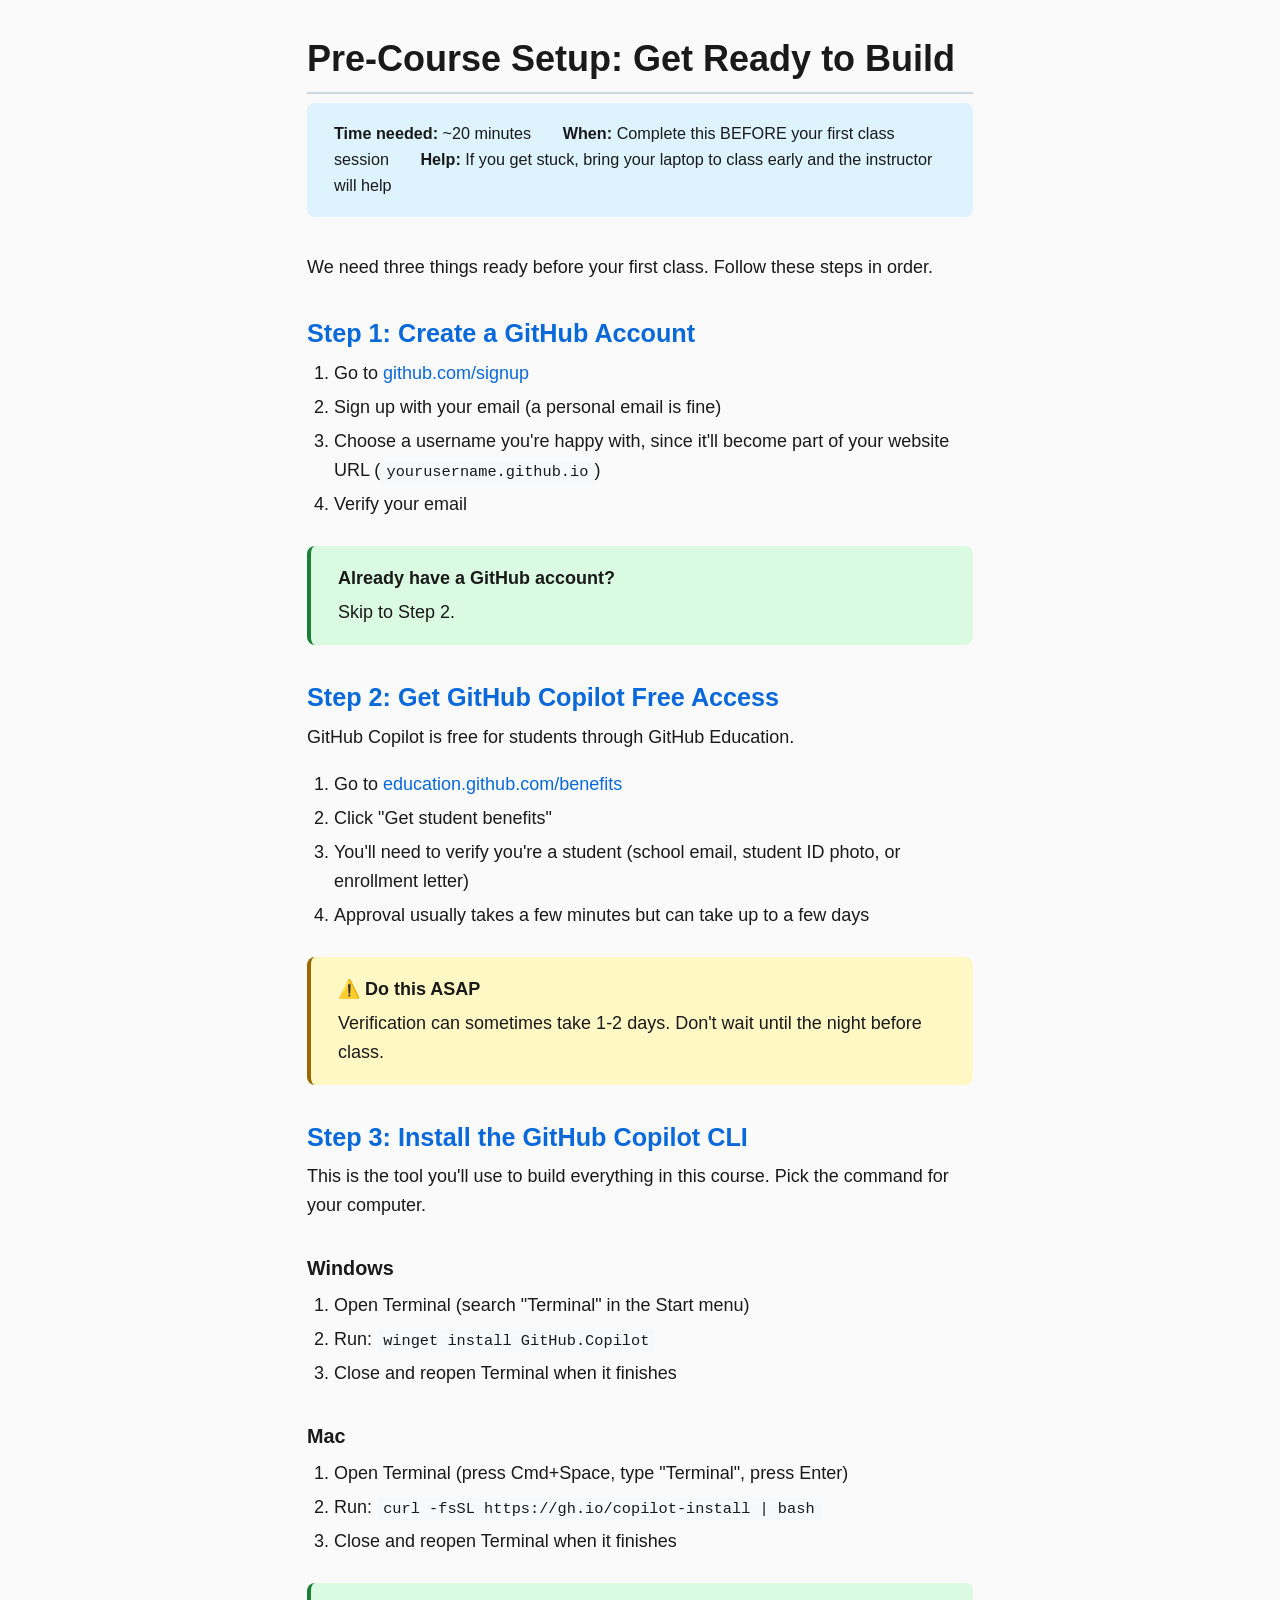
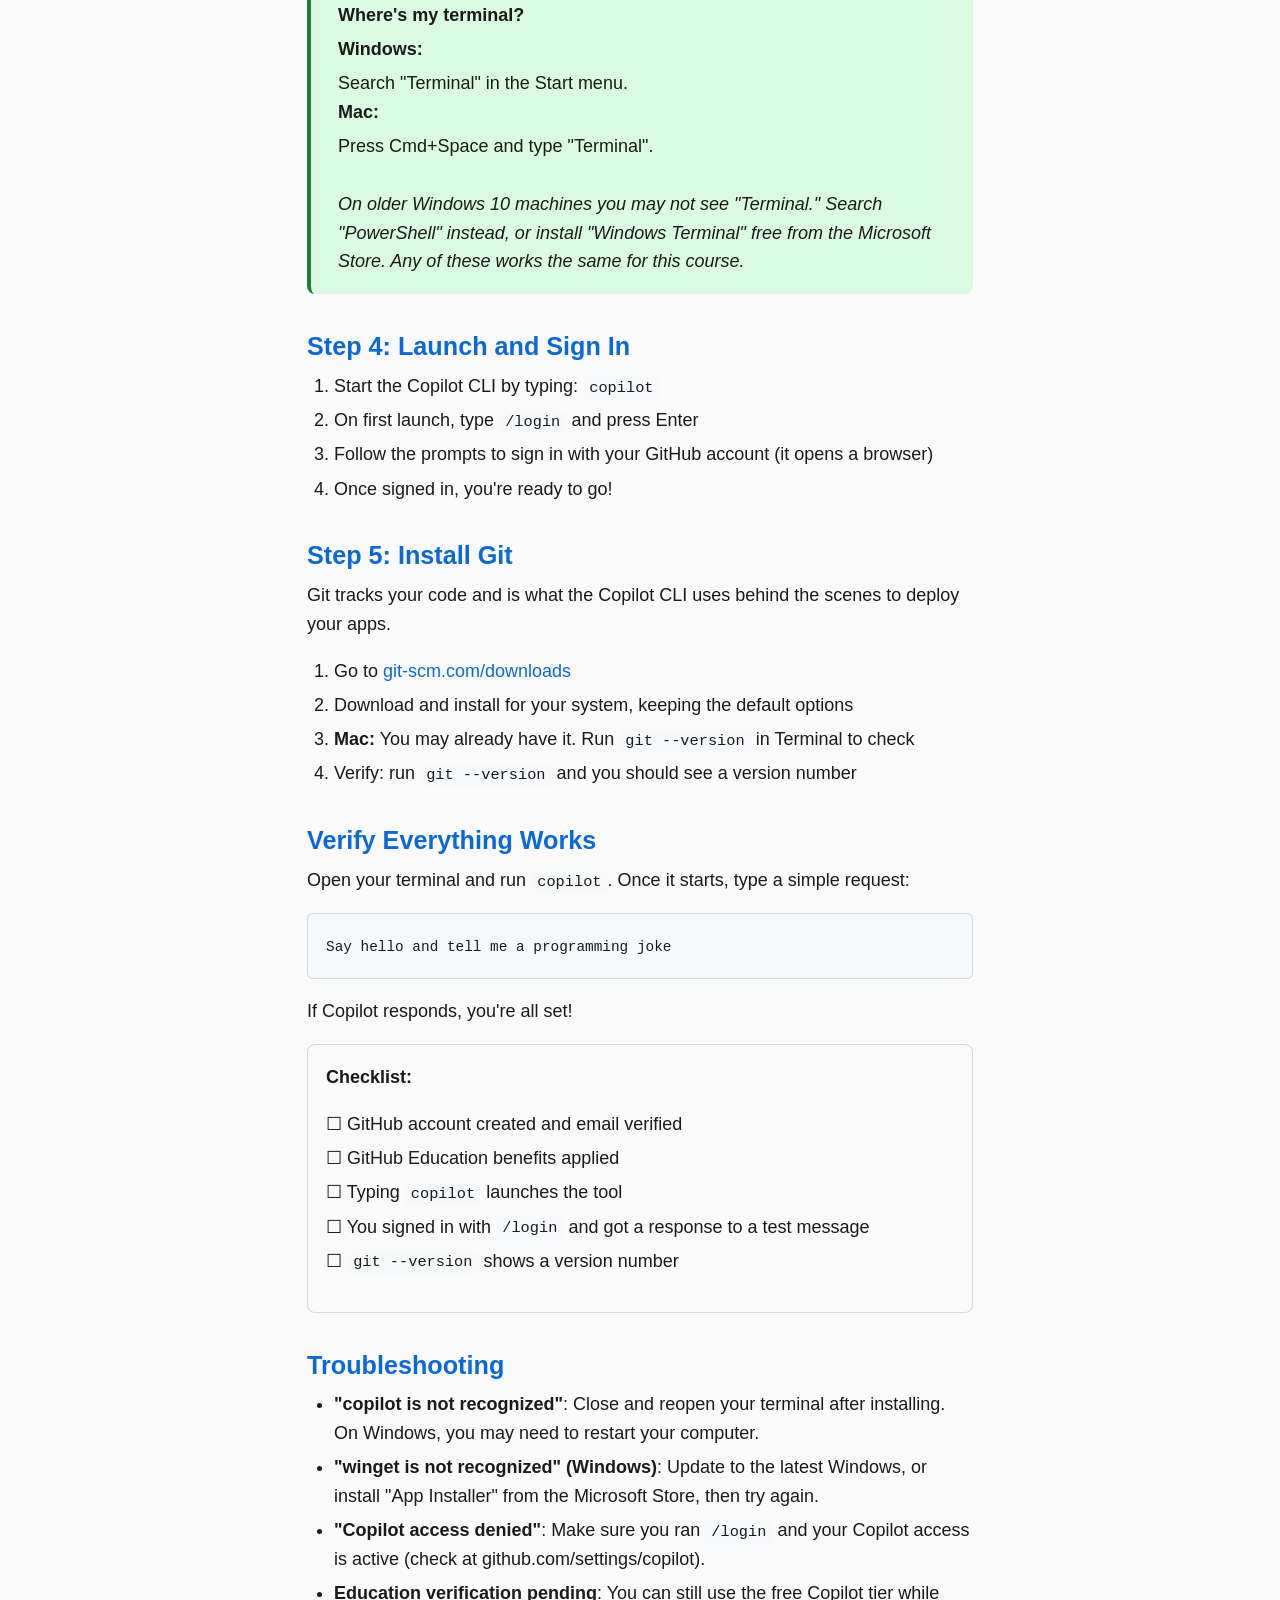
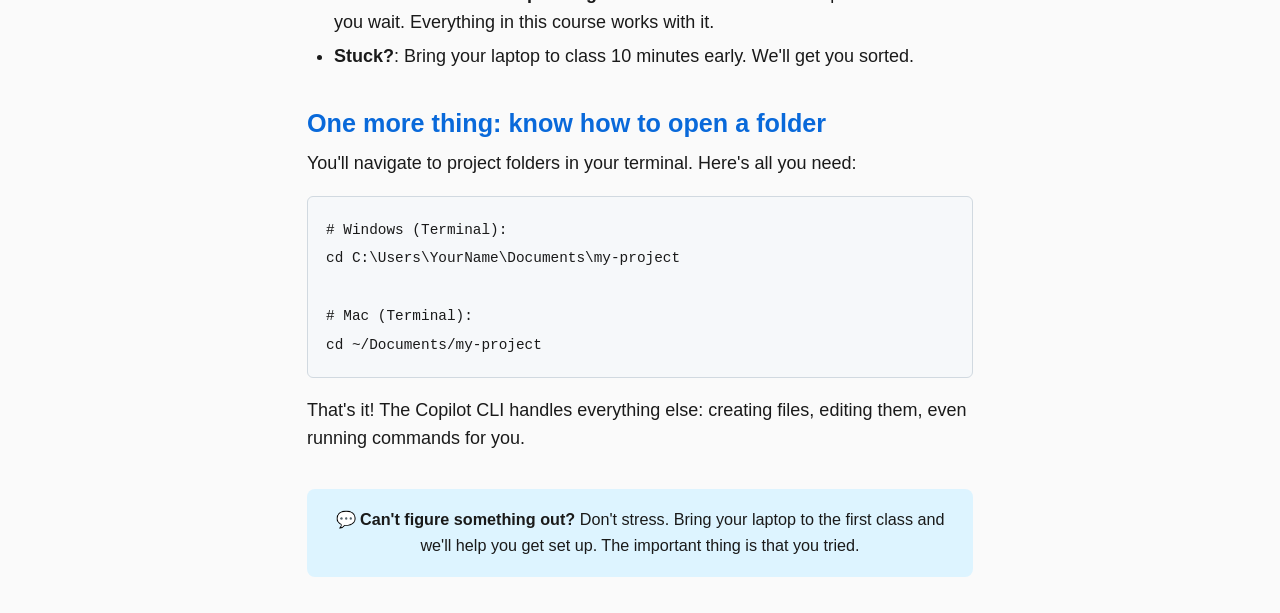
==== lessons/0000-pre-course-setup.html @ b81f5797 "Add course site: 9-week Copilot app-building curriculum Publishes the static student-facing course s" ====
<!DOCTYPE html>
<html lang="en">
<head>
  <meta charset="UTF-8">
  <meta name="viewport" content="width=device-width, initial-scale=1.0">
  <title>Pre-Course Setup: Get Ready to Build</title>
  <link rel="stylesheet" href="../assets/style.css">
</head>
<body>

<h1>Pre-Course Setup: Get Ready to Build</h1>

<dl class="lesson-meta">
  <dt>Time needed:</dt><dd>~20 minutes</dd>
  <dt>When:</dt><dd>Complete this BEFORE your first class session</dd>
  <dt>Help:</dt><dd>If you get stuck, bring your laptop to class early and the instructor will help</dd>
</dl>

<p>We need three things ready before your first class. Follow these steps in order.</p>

<h2>Step 1: Create a GitHub Account</h2>
<ol>
  <li>Go to <a href="https://github.com/signup">github.com/signup</a></li>
  <li>Sign up with your email (a personal email is fine)</li>
  <li>Choose a username you're happy with, since it'll become part of your website URL (<code>yourusername.github.io</code>)</li>
  <li>Verify your email</li>
</ol>

<div class="callout callout-tip">
  <strong>Already have a GitHub account?</strong> Skip to Step 2.
</div>

<h2>Step 2: Get GitHub Copilot Free Access</h2>
<p>GitHub Copilot is free for students through GitHub Education.</p>
<ol>
  <li>Go to <a href="https://education.github.com/benefits">education.github.com/benefits</a></li>
  <li>Click "Get student benefits"</li>
  <li>You'll need to verify you're a student (school email, student ID photo, or enrollment letter)</li>
  <li>Approval usually takes a few minutes but can take up to a few days</li>
</ol>

<div class="callout callout-warning">
  <strong>⚠️ Do this ASAP</strong>
  Verification can sometimes take 1-2 days. Don't wait until the night before class.
</div>

<h2>Step 3: Install the GitHub Copilot CLI</h2>
<p>This is the tool you'll use to build everything in this course. Pick the command for your computer.</p>

<h3>Windows</h3>
<ol>
  <li>Open Terminal (search "Terminal" in the Start menu)</li>
  <li>Run: <code>winget install GitHub.Copilot</code></li>
  <li>Close and reopen Terminal when it finishes</li>
</ol>

<h3>Mac</h3>
<ol>
  <li>Open Terminal (press Cmd+Space, type "Terminal", press Enter)</li>
  <li>Run: <code>curl -fsSL https://gh.io/copilot-install | bash</code></li>
  <li>Close and reopen Terminal when it finishes</li>
</ol>

<div class="callout callout-tip">
  <strong>Where's my terminal?</strong>
  <strong>Windows:</strong> Search "Terminal" in the Start menu. &nbsp; <strong>Mac:</strong> Press Cmd+Space and type "Terminal".
  <br><br>
  <em>On older Windows 10 machines you may not see "Terminal." Search "PowerShell" instead, or install "Windows Terminal" free from the Microsoft Store. Any of these works the same for this course.</em>
</div>

<h2>Step 4: Launch and Sign In</h2>
<ol>
  <li>Start the Copilot CLI by typing: <code>copilot</code></li>
  <li>On first launch, type <code>/login</code> and press Enter</li>
  <li>Follow the prompts to sign in with your GitHub account (it opens a browser)</li>
  <li>Once signed in, you're ready to go!</li>
</ol>

<h2>Step 5: Install Git</h2>
<p>Git tracks your code and is what the Copilot CLI uses behind the scenes to deploy your apps.</p>
<ol>
  <li>Go to <a href="https://git-scm.com/downloads">git-scm.com/downloads</a></li>
  <li>Download and install for your system, keeping the default options</li>
  <li><strong>Mac:</strong> You may already have it. Run <code>git --version</code> in Terminal to check</li>
  <li>Verify: run <code>git --version</code> and you should see a version number</li>
</ol>

<h2>Verify Everything Works</h2>

<p>Open your terminal and run <code>copilot</code>. Once it starts, type a simple request:</p>

<pre><code>Say hello and tell me a programming joke</code></pre>

<p>If Copilot responds, you're all set!</p>

<div style="margin:1rem 0; padding:1rem; border:1px solid var(--color-border); border-radius:8px;">
  <p><strong>Checklist:</strong></p>
  <ul style="list-style:none; margin-left:0;">
    <li>☐ GitHub account created and email verified</li>
    <li>☐ GitHub Education benefits applied</li>
    <li>☐ Typing <code>copilot</code> launches the tool</li>
    <li>☐ You signed in with <code>/login</code> and got a response to a test message</li>
    <li>☐ <code>git --version</code> shows a version number</li>
  </ul>
</div>

<h2>Troubleshooting</h2>
<ul>
  <li><strong>"copilot is not recognized"</strong>: Close and reopen your terminal after installing. On Windows, you may need to restart your computer.</li>
  <li><strong>"winget is not recognized" (Windows)</strong>: Update to the latest Windows, or install "App Installer" from the Microsoft Store, then try again.</li>
  <li><strong>"Copilot access denied"</strong>: Make sure you ran <code>/login</code> and your Copilot access is active (check at github.com/settings/copilot).</li>
  <li><strong>Education verification pending</strong>: You can still use the free Copilot tier while you wait. Everything in this course works with it.</li>
  <li><strong>Stuck?</strong>: Bring your laptop to class 10 minutes early. We'll get you sorted.</li>
</ul>

<h2>One more thing: know how to open a folder</h2>
<p>You'll navigate to project folders in your terminal. Here's all you need:</p>

<pre><code># Windows (Terminal):
cd C:\Users\YourName\Documents\my-project

# Mac (Terminal):
cd ~/Documents/my-project</code></pre>

<p>That's it! The Copilot CLI handles everything else: creating files, editing them, even running commands for you.</p>

<div class="ask-teacher">
  💬 <strong>Can't figure something out?</strong> Don't stress. Bring your laptop to the first class and we'll help you get set up. The important thing is that you tried.
</div>

</body>
</html>
---- assets/style.css ----
/* Copilot Curriculum: Shared Lesson Stylesheet */
/* Tufte-inspired: clean typography, readable, prints well */

:root {
  --color-bg: #fafafa;
  --color-text: #1a1a1a;
  --color-accent: #0969da;
  --color-accent-light: #ddf4ff;
  --color-muted: #57606a;
  --color-border: #d1d9e0;
  --color-success: #1a7f37;
  --color-warning: #9a6700;
  --color-code-bg: #f6f8fa;
  --font-body: -apple-system, BlinkMacSystemFont, "Segoe UI", Helvetica, Arial, sans-serif;
  --font-mono: "SFMono-Regular", Consolas, "Liberation Mono", Menlo, monospace;
  --max-width: 720px;
}

* { box-sizing: border-box; margin: 0; padding: 0; }

html {
  font-size: 18px;
  line-height: 1.6;
}

body {
  font-family: var(--font-body);
  color: var(--color-text);
  background: var(--color-bg);
  max-width: var(--max-width);
  margin: 2rem auto;
  padding: 0 1.5rem;
}

h1, h2, h3 {
  margin-top: 2rem;
  margin-bottom: 0.5rem;
  line-height: 1.3;
}

h1 { font-size: 2rem; border-bottom: 2px solid var(--color-border); padding-bottom: 0.5rem; }
h2 { font-size: 1.4rem; color: var(--color-accent); }
h3 { font-size: 1.1rem; }

p { margin-bottom: 1rem; }

a { color: var(--color-accent); text-decoration: none; }
a:hover { text-decoration: underline; }

code {
  font-family: var(--font-mono);
  font-size: 0.85rem;
  background: var(--color-code-bg);
  padding: 0.15em 0.4em;
  border-radius: 4px;
}

pre {
  background: var(--color-code-bg);
  border: 1px solid var(--color-border);
  border-radius: 6px;
  padding: 1rem;
  overflow-x: auto;
  margin: 1rem 0;
}

pre code {
  background: none;
  padding: 0;
  font-size: 0.8rem;
  line-height: 1.5;
}

blockquote {
  border-left: 3px solid var(--color-accent);
  padding-left: 1rem;
  margin: 1rem 0;
  color: var(--color-muted);
  font-style: italic;
}

ul, ol {
  margin: 0.5rem 0 1rem 1.5rem;
}

li { margin-bottom: 0.3rem; }

/* Lesson metadata header */
.lesson-meta {
  background: var(--color-accent-light);
  border-radius: 8px;
  padding: 1rem 1.5rem;
  margin-bottom: 2rem;
  font-size: 0.9rem;
}

.lesson-meta dt { font-weight: 600; display: inline; }
.lesson-meta dd { display: inline; margin-left: 0.25rem; margin-right: 1.5rem; }

/* Callout boxes */
.callout {
  border-radius: 8px;
  padding: 1rem 1.5rem;
  margin: 1.5rem 0;
}

.callout-tip {
  background: #dafbe1;
  border-left: 4px solid var(--color-success);
}

.callout-warning {
  background: #fff8c5;
  border-left: 4px solid var(--color-warning);
}

.callout-try {
  background: var(--color-accent-light);
  border-left: 4px solid var(--color-accent);
}

.callout strong {
  display: block;
  margin-bottom: 0.3rem;
}

/* Quiz widget styles */
.quiz {
  margin: 1.5rem 0;
  border: 1px solid var(--color-border);
  border-radius: 8px;
  padding: 1.5rem;
}

.quiz-question {
  font-weight: 600;
  margin-bottom: 1rem;
}

.quiz-option {
  display: block;
  margin: 0.4rem 0;
  padding: 0.6rem 1rem;
  border: 1px solid var(--color-border);
  border-radius: 6px;
  cursor: pointer;
  transition: background 0.15s;
}

.quiz-option:hover { background: var(--color-accent-light); }
.quiz-option.correct { background: #dafbe1; border-color: var(--color-success); }
.quiz-option.incorrect { background: #ffebe9; border-color: #cf222e; }

.quiz-feedback {
  margin-top: 1rem;
  padding: 0.75rem;
  border-radius: 6px;
  display: none;
}

/* Navigation between lessons */
.lesson-nav {
  display: flex;
  justify-content: space-between;
  margin-top: 3rem;
  padding-top: 1.5rem;
  border-top: 1px solid var(--color-border);
  font-size: 0.9rem;
}

/* Footer reminder */
.ask-teacher {
  margin-top: 2rem;
  padding: 1rem;
  background: var(--color-accent-light);
  border-radius: 8px;
  text-align: center;
  font-size: 0.9rem;
}

/* Print styles */
@media print {
  body { max-width: 100%; margin: 0; font-size: 12pt; }
  .lesson-nav, .ask-teacher { display: none; }
  a { color: var(--color-text); }
  a[href]::after { content: " (" attr(href) ")"; font-size: 0.8em; color: var(--color-muted); }
}

/* Landing page (index.html) */
.course-hero {
  margin: 1rem 0 2rem;
}

.course-hero .tagline {
  font-size: 1.1rem;
  color: var(--color-muted);
}

.lesson-grid {
  list-style: none;
  margin: 1.5rem 0;
  padding: 0;
  display: grid;
  gap: 0.75rem;
}

.lesson-card {
  display: block;
  border: 1px solid var(--color-border);
  border-radius: 8px;
  padding: 1rem 1.25rem;
  background: #fff;
  transition: border-color 0.15s, box-shadow 0.15s;
}

.lesson-card:hover {
  text-decoration: none;
  border-color: var(--color-accent);
  box-shadow: 0 1px 4px rgba(9, 105, 218, 0.12);
}

.lesson-card .lesson-week {
  display: inline-block;
  font-size: 0.75rem;
  font-weight: 600;
  text-transform: uppercase;
  letter-spacing: 0.04em;
  color: var(--color-accent);
  margin-bottom: 0.25rem;
}

.lesson-card .lesson-title {
  font-weight: 600;
  color: var(--color-text);
  margin-bottom: 0.25rem;
}

.lesson-card .lesson-desc {
  font-size: 0.85rem;
  color: var(--color-muted);
}

.setup-card {
  border-left: 4px solid var(--color-success);
  background: #dafbe1;
}

.reference-links {
  list-style: none;
  padding: 0;
  margin: 1rem 0;
  display: flex;
  gap: 1rem;
  flex-wrap: wrap;
}

.reference-links a {
  border: 1px solid var(--color-border);
  border-radius: 6px;
  padding: 0.5rem 1rem;
  font-size: 0.9rem;
}
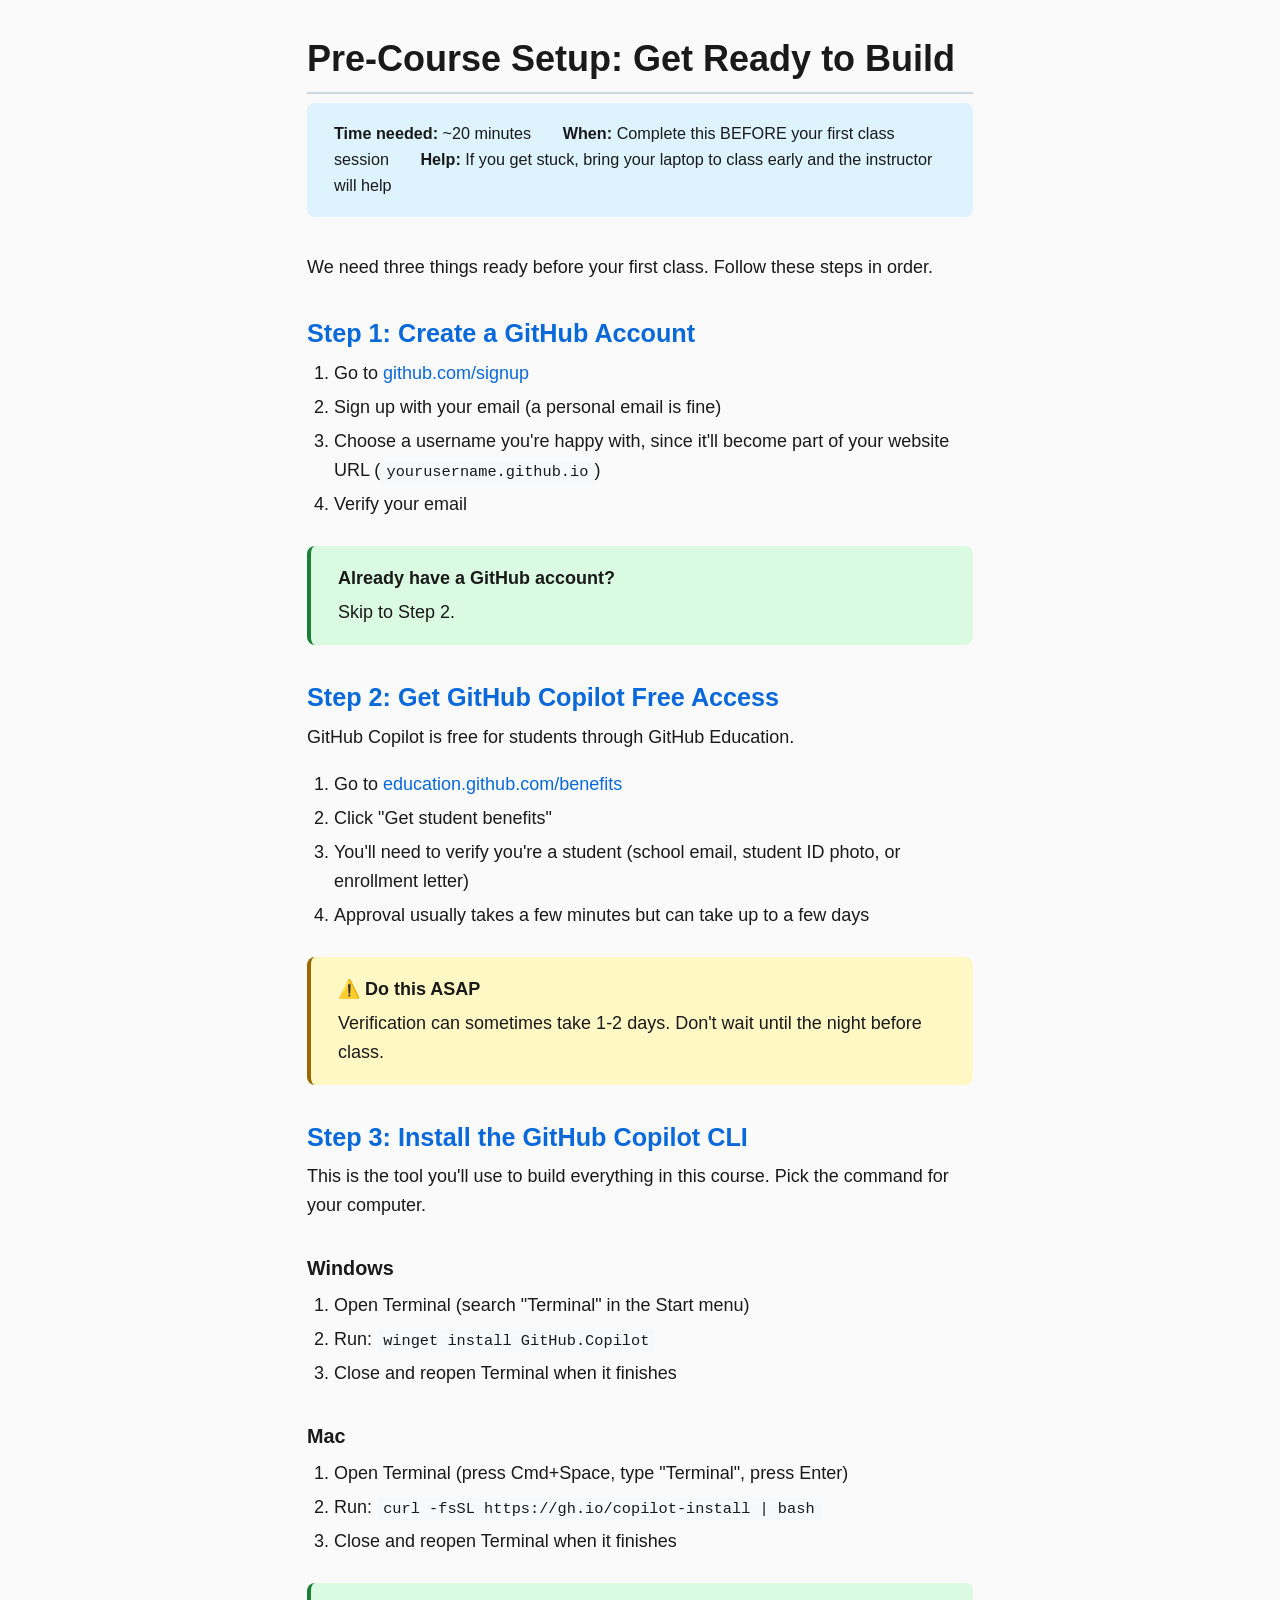
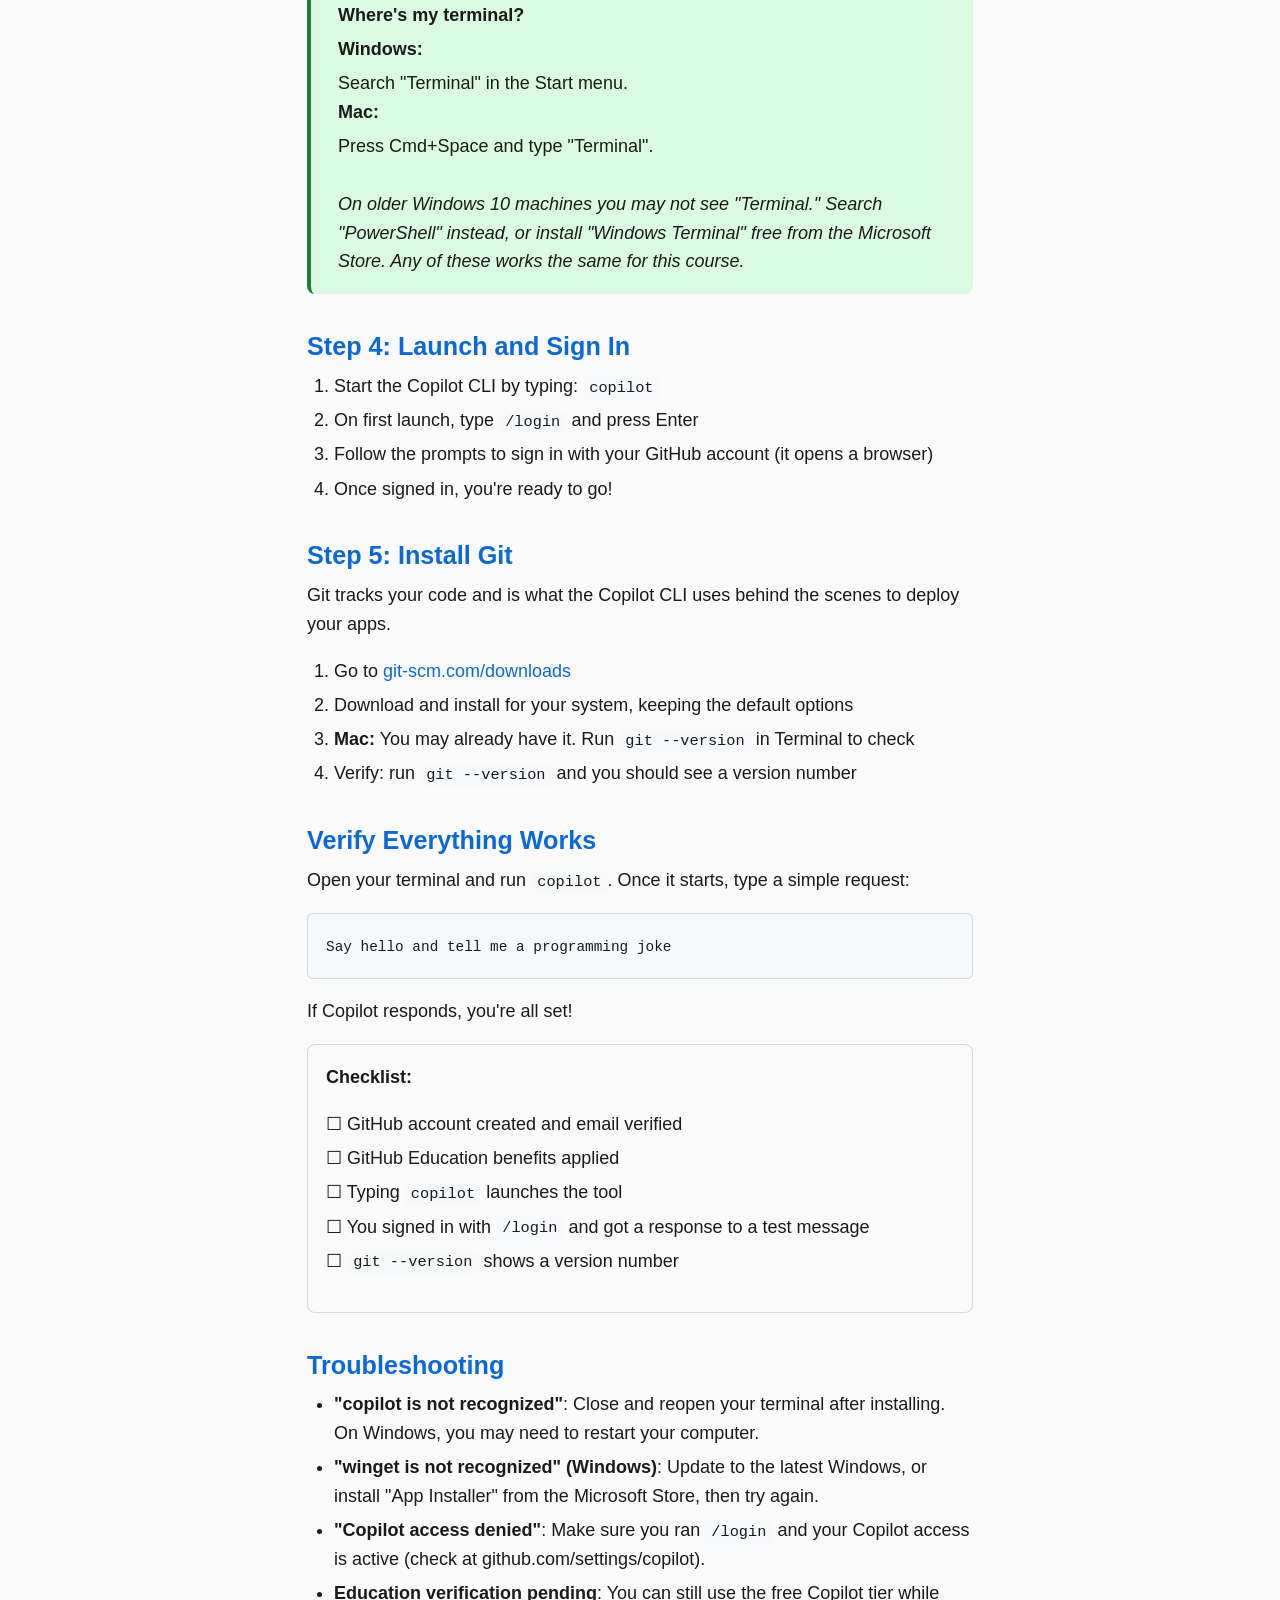
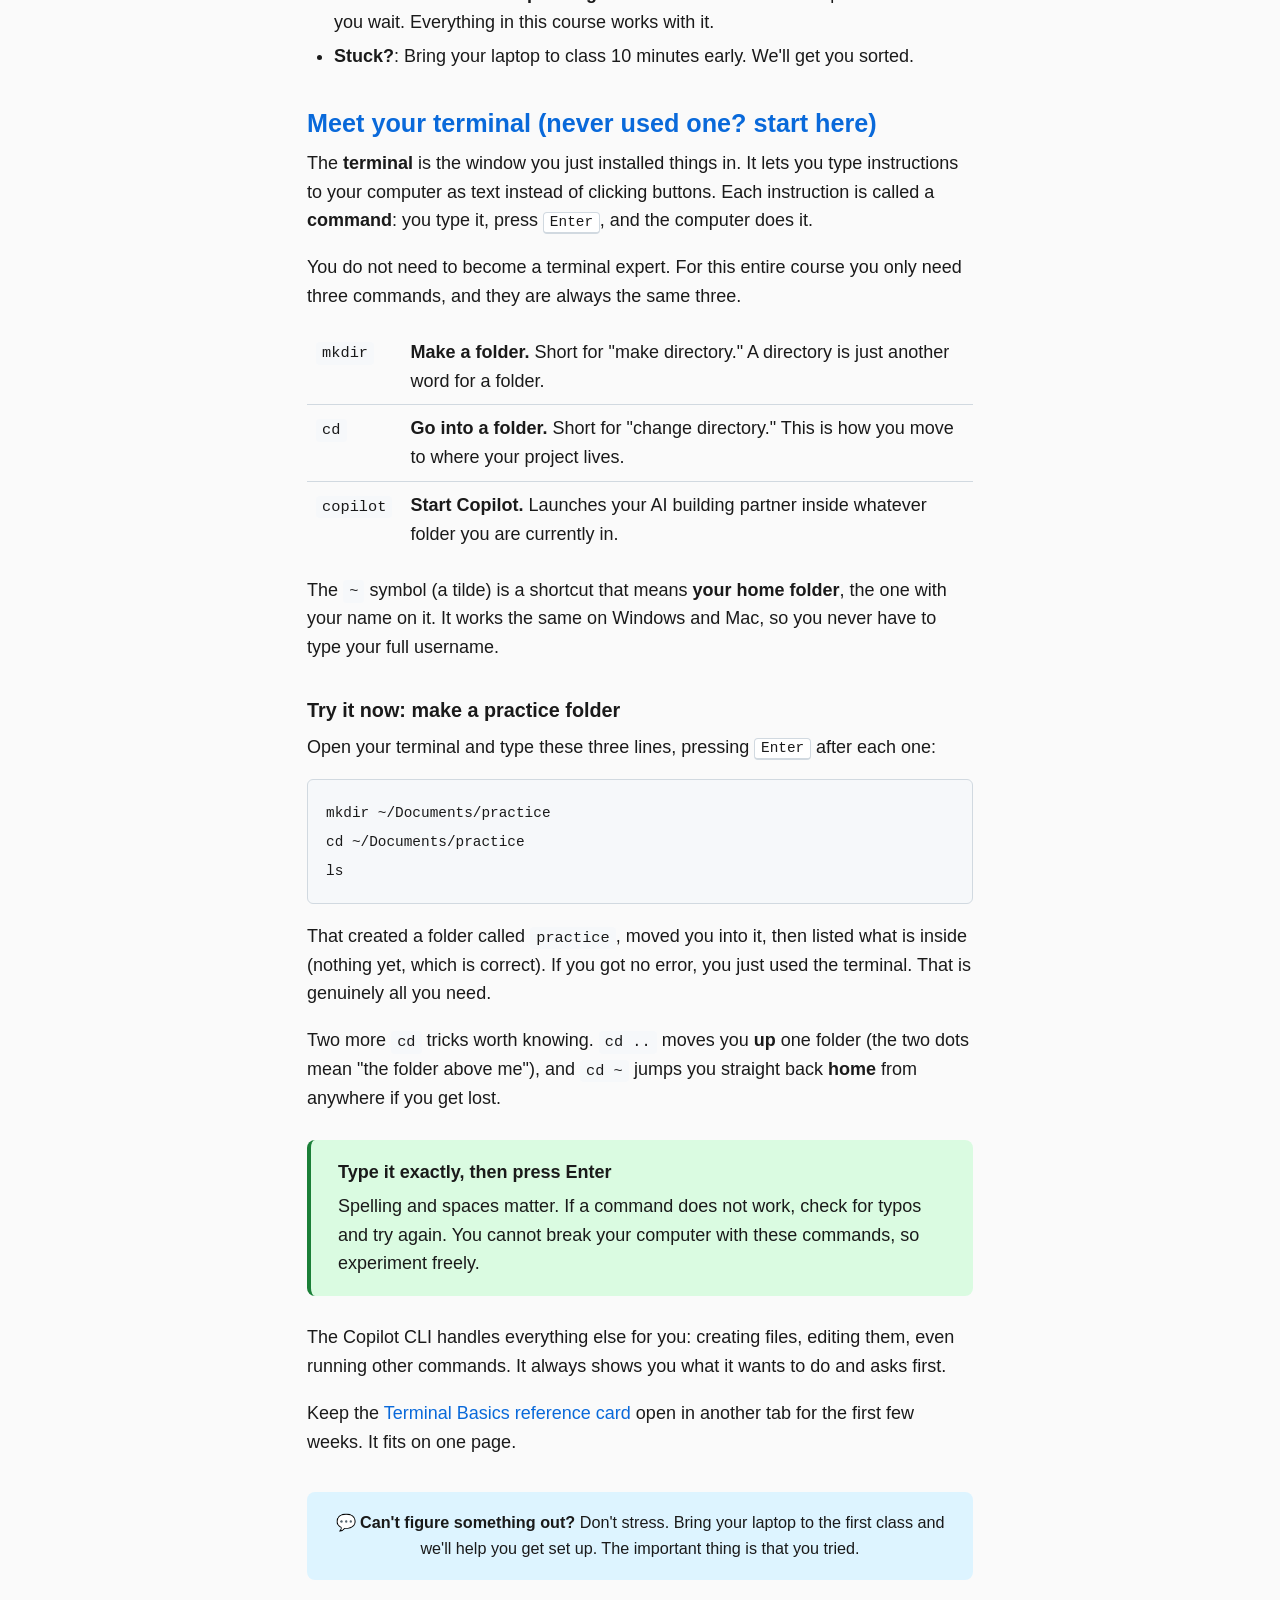
==== commit 2ff605d9: "Add terminal basics for zero-experience students Teaches what a terminal and command are, the cd/mkd" ====
--- a/lessons/0000-pre-course-setup.html
+++ b/lessons/0000-pre-course-setup.html
@@ -113,16 +113,47 @@
   <li><strong>Stuck?</strong>: Bring your laptop to class 10 minutes early. We'll get you sorted.</li>
 </ul>
 
-<h2>One more thing: know how to open a folder</h2>
-<p>You'll navigate to project folders in your terminal. Here's all you need:</p>
+<h2>Meet your terminal (never used one? start here)</h2>
+<p>The <strong>terminal</strong> is the window you just installed things in. It lets you type instructions to your computer as text instead of clicking buttons. Each instruction is called a <strong>command</strong>: you type it, press <kbd>Enter</kbd>, and the computer does it.</p>
 
-<pre><code># Windows (Terminal):
-cd C:\Users\YourName\Documents\my-project
+<p>You do not need to become a terminal expert. For this entire course you only need three commands, and they are always the same three.</p>
 
-# Mac (Terminal):
-cd ~/Documents/my-project</code></pre>
+<table style="width:100%; border-collapse:collapse; margin:1rem 0;">
+  <tr style="border-bottom:1px solid var(--color-border);">
+    <td style="padding:0.5rem; vertical-align:top;"><code>mkdir</code></td>
+    <td style="padding:0.5rem; vertical-align:top;"><strong>Make a folder.</strong> Short for "make directory." A directory is just another word for a folder.</td>
+  </tr>
+  <tr style="border-bottom:1px solid var(--color-border);">
+    <td style="padding:0.5rem; vertical-align:top;"><code>cd</code></td>
+    <td style="padding:0.5rem; vertical-align:top;"><strong>Go into a folder.</strong> Short for "change directory." This is how you move to where your project lives.</td>
+  </tr>
+  <tr>
+    <td style="padding:0.5rem; vertical-align:top;"><code>copilot</code></td>
+    <td style="padding:0.5rem; vertical-align:top;"><strong>Start Copilot.</strong> Launches your AI building partner inside whatever folder you are currently in.</td>
+  </tr>
+</table>
 
-<p>That's it! The Copilot CLI handles everything else: creating files, editing them, even running commands for you.</p>
+<p>The <code>~</code> symbol (a tilde) is a shortcut that means <strong>your home folder</strong>, the one with your name on it. It works the same on Windows and Mac, so you never have to type your full username.</p>
+
+<h3>Try it now: make a practice folder</h3>
+<p>Open your terminal and type these three lines, pressing <kbd>Enter</kbd> after each one:</p>
+
+<pre><code>mkdir ~/Documents/practice
+cd ~/Documents/practice
+ls</code></pre>
+
+<p>That created a folder called <code>practice</code>, moved you into it, then listed what is inside (nothing yet, which is correct). If you got no error, you just used the terminal. That is genuinely all you need.</p>
+
+<p>Two more <code>cd</code> tricks worth knowing. <code>cd ..</code> moves you <strong>up</strong> one folder (the two dots mean "the folder above me"), and <code>cd ~</code> jumps you straight back <strong>home</strong> from anywhere if you get lost.</p>
+
+<div class="callout callout-tip">
+  <strong>Type it exactly, then press Enter</strong>
+  Spelling and spaces matter. If a command does not work, check for typos and try again. You cannot break your computer with these commands, so experiment freely.
+</div>
+
+<p>The Copilot CLI handles everything else for you: creating files, editing them, even running other commands. It always shows you what it wants to do and asks first.</p>
+
+<p>Keep the <a href="../reference/terminal-basics.html">Terminal Basics reference card</a> open in another tab for the first few weeks. It fits on one page.</p>
 
 <div class="ask-teacher">
   💬 <strong>Can't figure something out?</strong> Don't stress. Bring your laptop to the first class and we'll help you get set up. The important thing is that you tried.
--- a/assets/style.css
+++ b/assets/style.css
@@ -71,6 +71,17 @@
   line-height: 1.5;
 }
 
+kbd {
+  font-family: var(--font-mono);
+  font-size: 0.8rem;
+  background: #fff;
+  border: 1px solid var(--color-border);
+  border-bottom-width: 2px;
+  border-radius: 4px;
+  padding: 0.1em 0.4em;
+  white-space: nowrap;
+}
+
 blockquote {
   border-left: 3px solid var(--color-accent);
   padding-left: 1rem;
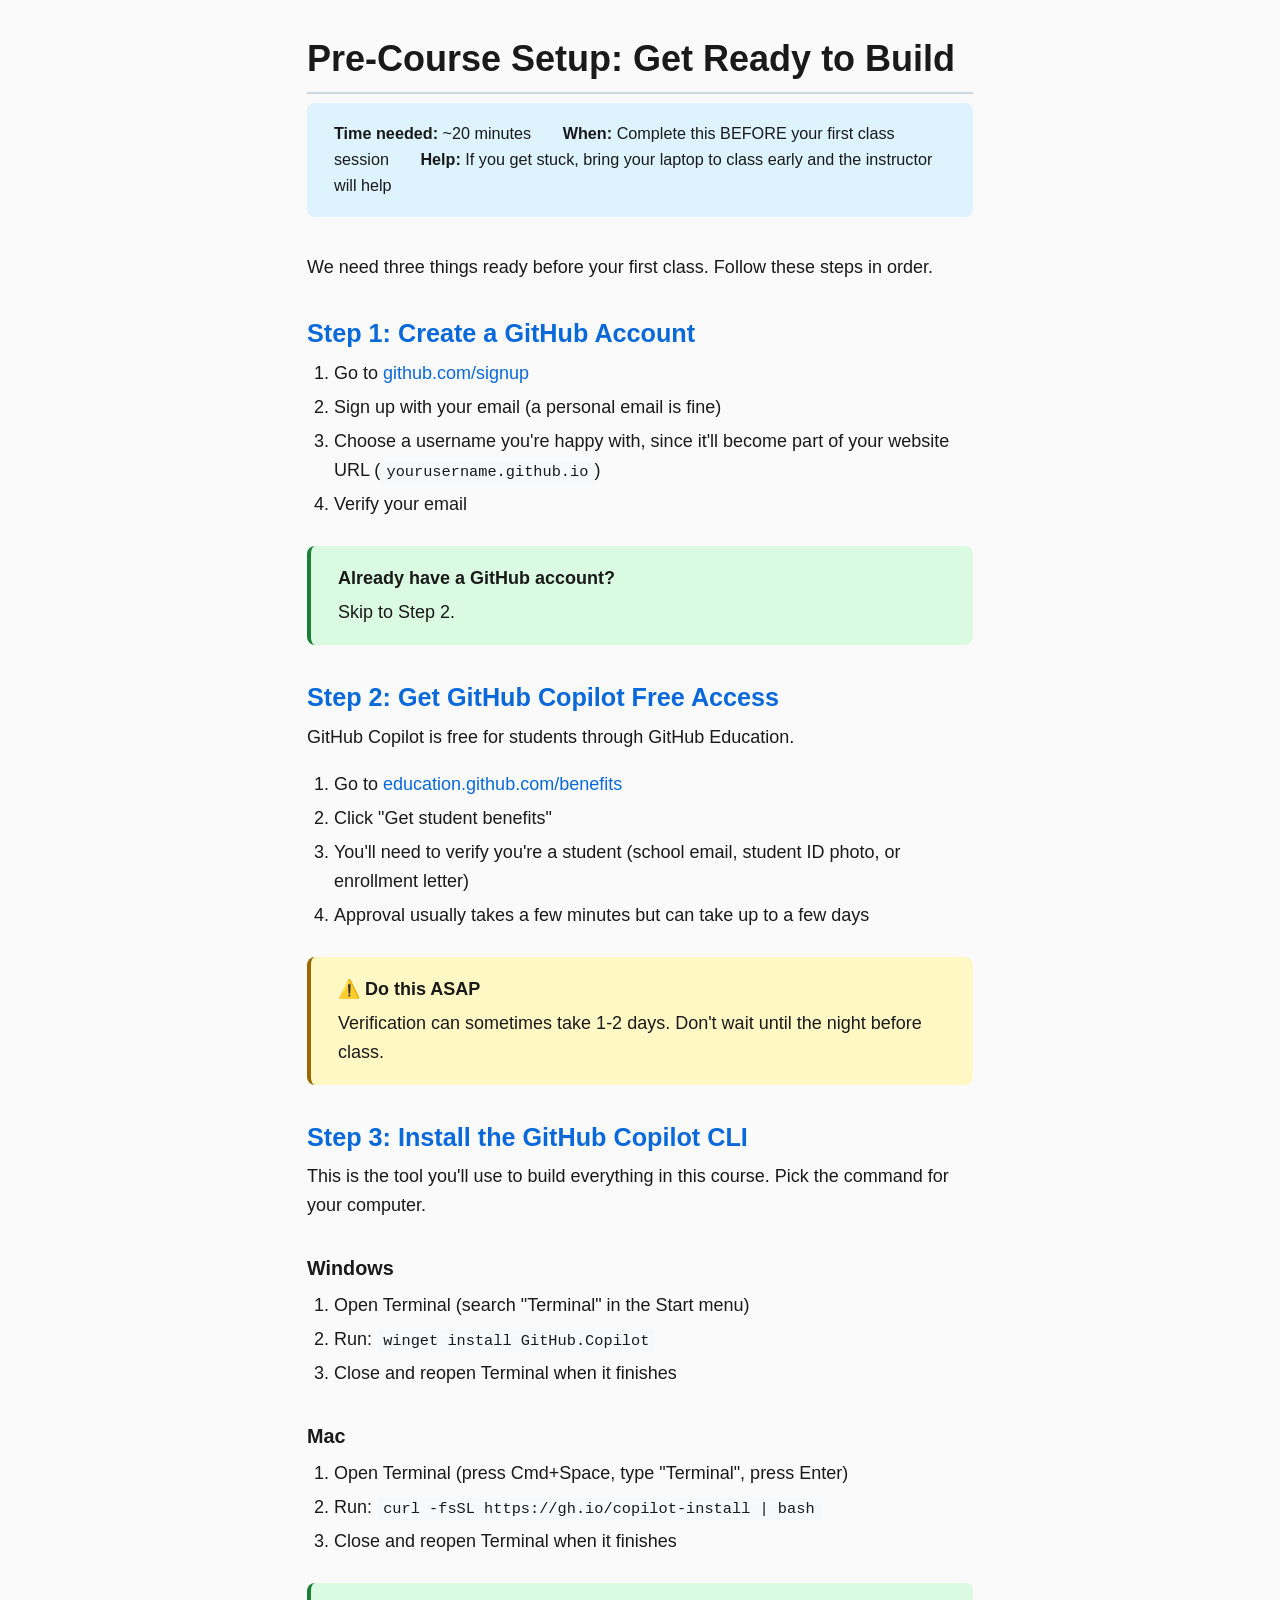
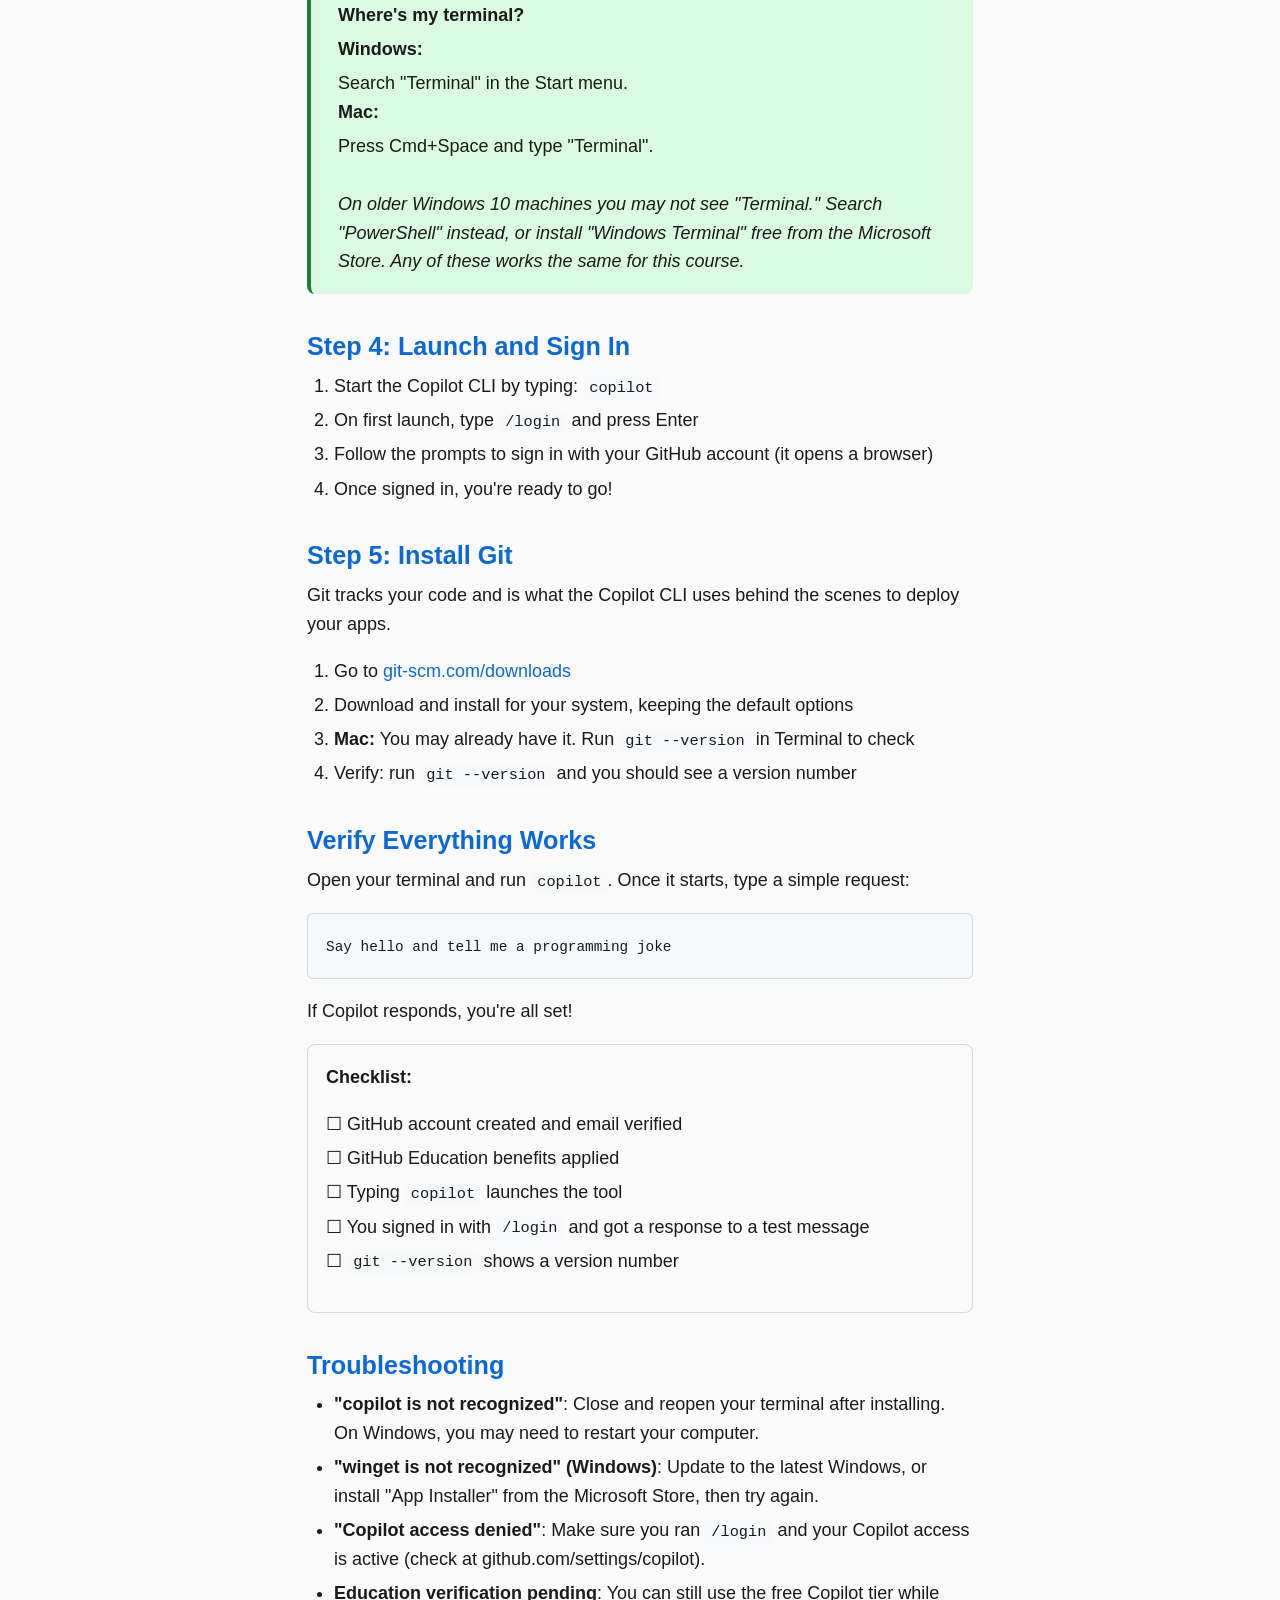
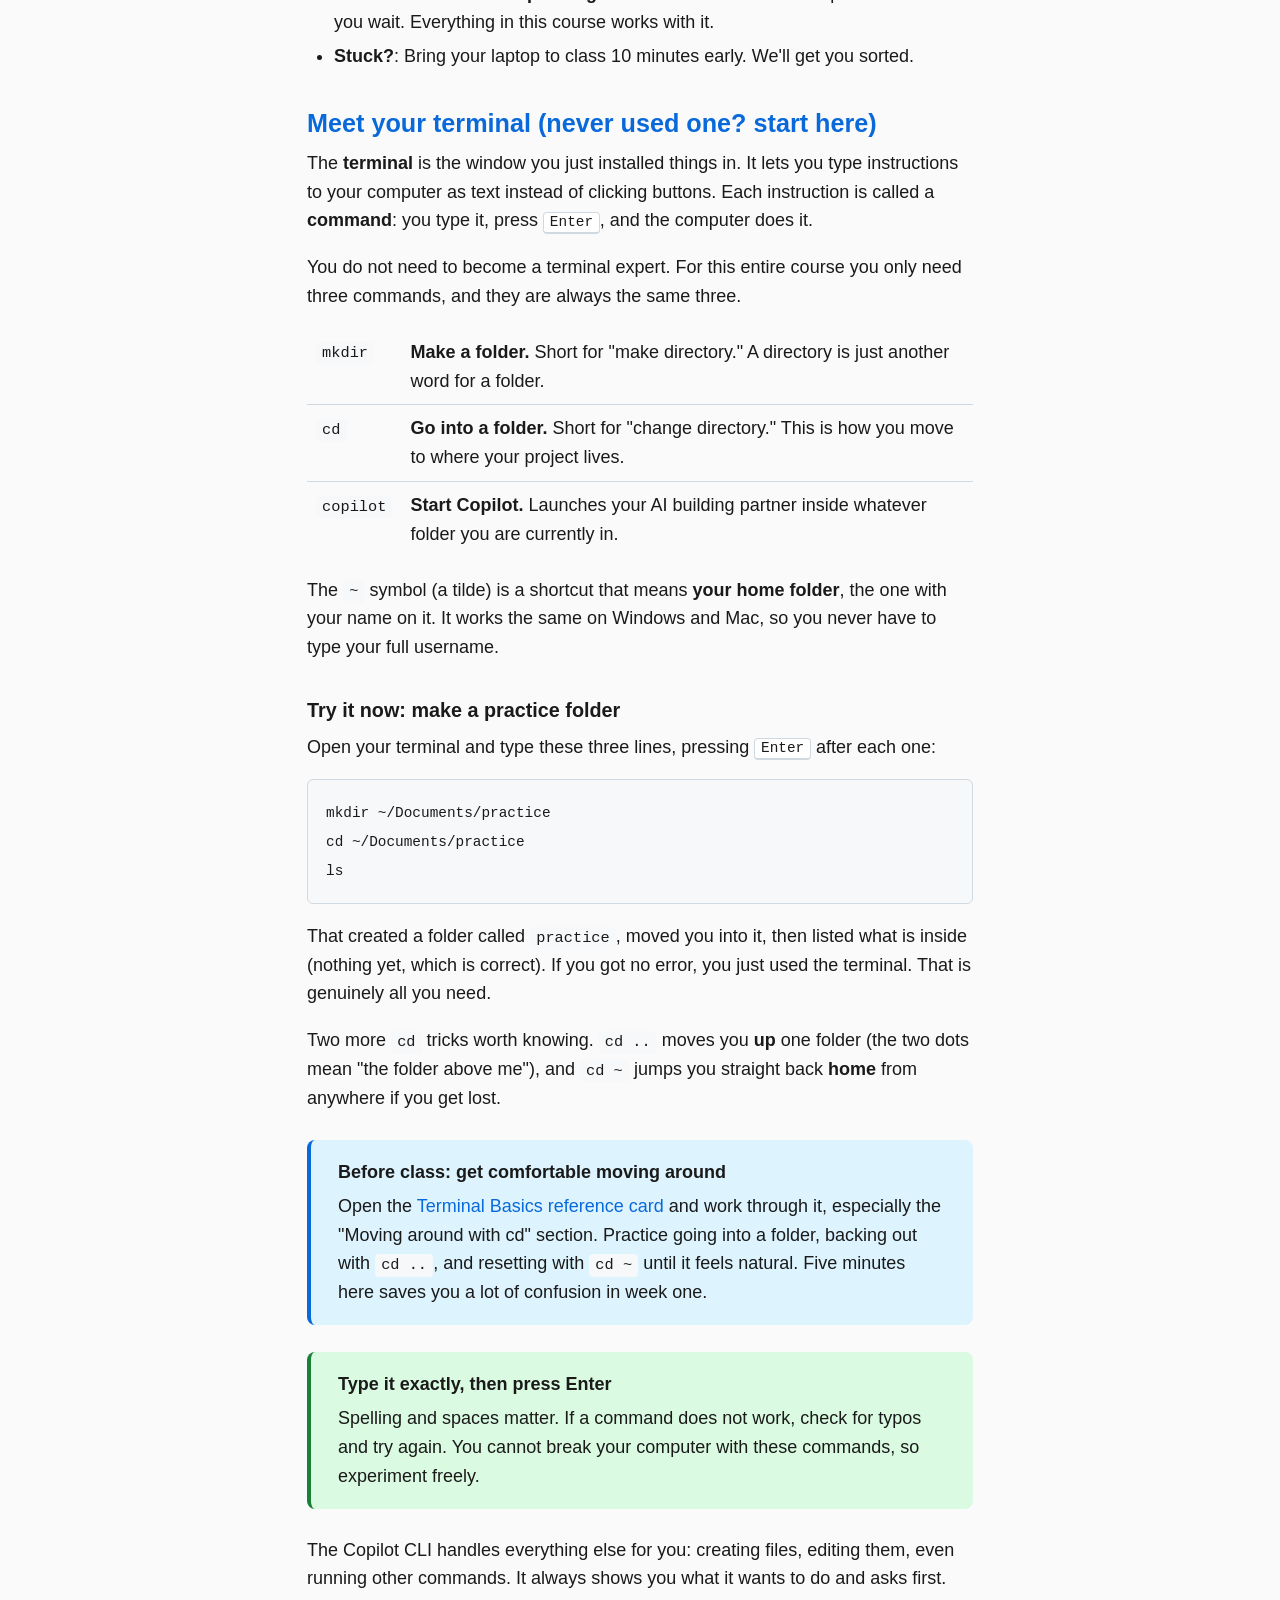
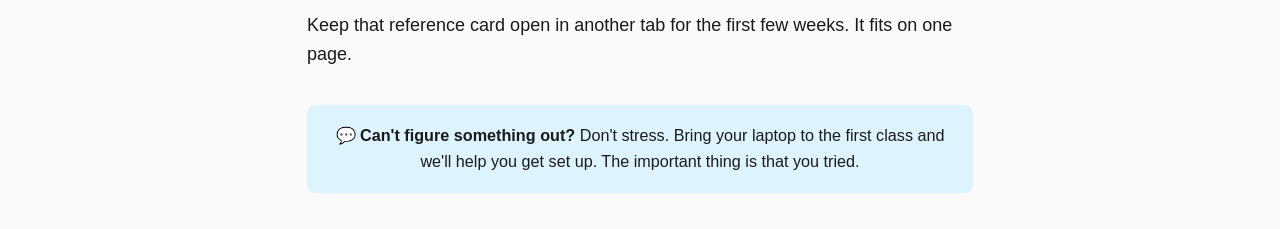
==== commit 2c59c26b: "Point setup guide at terminal basics for navigation practice Adds a callout directing students to wo" ====
--- a/lessons/0000-pre-course-setup.html
+++ b/lessons/0000-pre-course-setup.html
@@ -146,6 +146,11 @@
 
 <p>Two more <code>cd</code> tricks worth knowing. <code>cd ..</code> moves you <strong>up</strong> one folder (the two dots mean "the folder above me"), and <code>cd ~</code> jumps you straight back <strong>home</strong> from anywhere if you get lost.</p>
 
+<div class="callout callout-try">
+  <strong>Before class: get comfortable moving around</strong>
+  Open the <a href="../reference/terminal-basics.html">Terminal Basics reference card</a> and work through it, especially the "Moving around with cd" section. Practice going into a folder, backing out with <code>cd ..</code>, and resetting with <code>cd ~</code> until it feels natural. Five minutes here saves you a lot of confusion in week one.
+</div>
+
 <div class="callout callout-tip">
   <strong>Type it exactly, then press Enter</strong>
   Spelling and spaces matter. If a command does not work, check for typos and try again. You cannot break your computer with these commands, so experiment freely.
@@ -153,7 +158,7 @@
 
 <p>The Copilot CLI handles everything else for you: creating files, editing them, even running other commands. It always shows you what it wants to do and asks first.</p>
 
-<p>Keep the <a href="../reference/terminal-basics.html">Terminal Basics reference card</a> open in another tab for the first few weeks. It fits on one page.</p>
+<p>Keep that reference card open in another tab for the first few weeks. It fits on one page.</p>
 
 <div class="ask-teacher">
   💬 <strong>Can't figure something out?</strong> Don't stress. Bring your laptop to the first class and we'll help you get set up. The important thing is that you tried.
